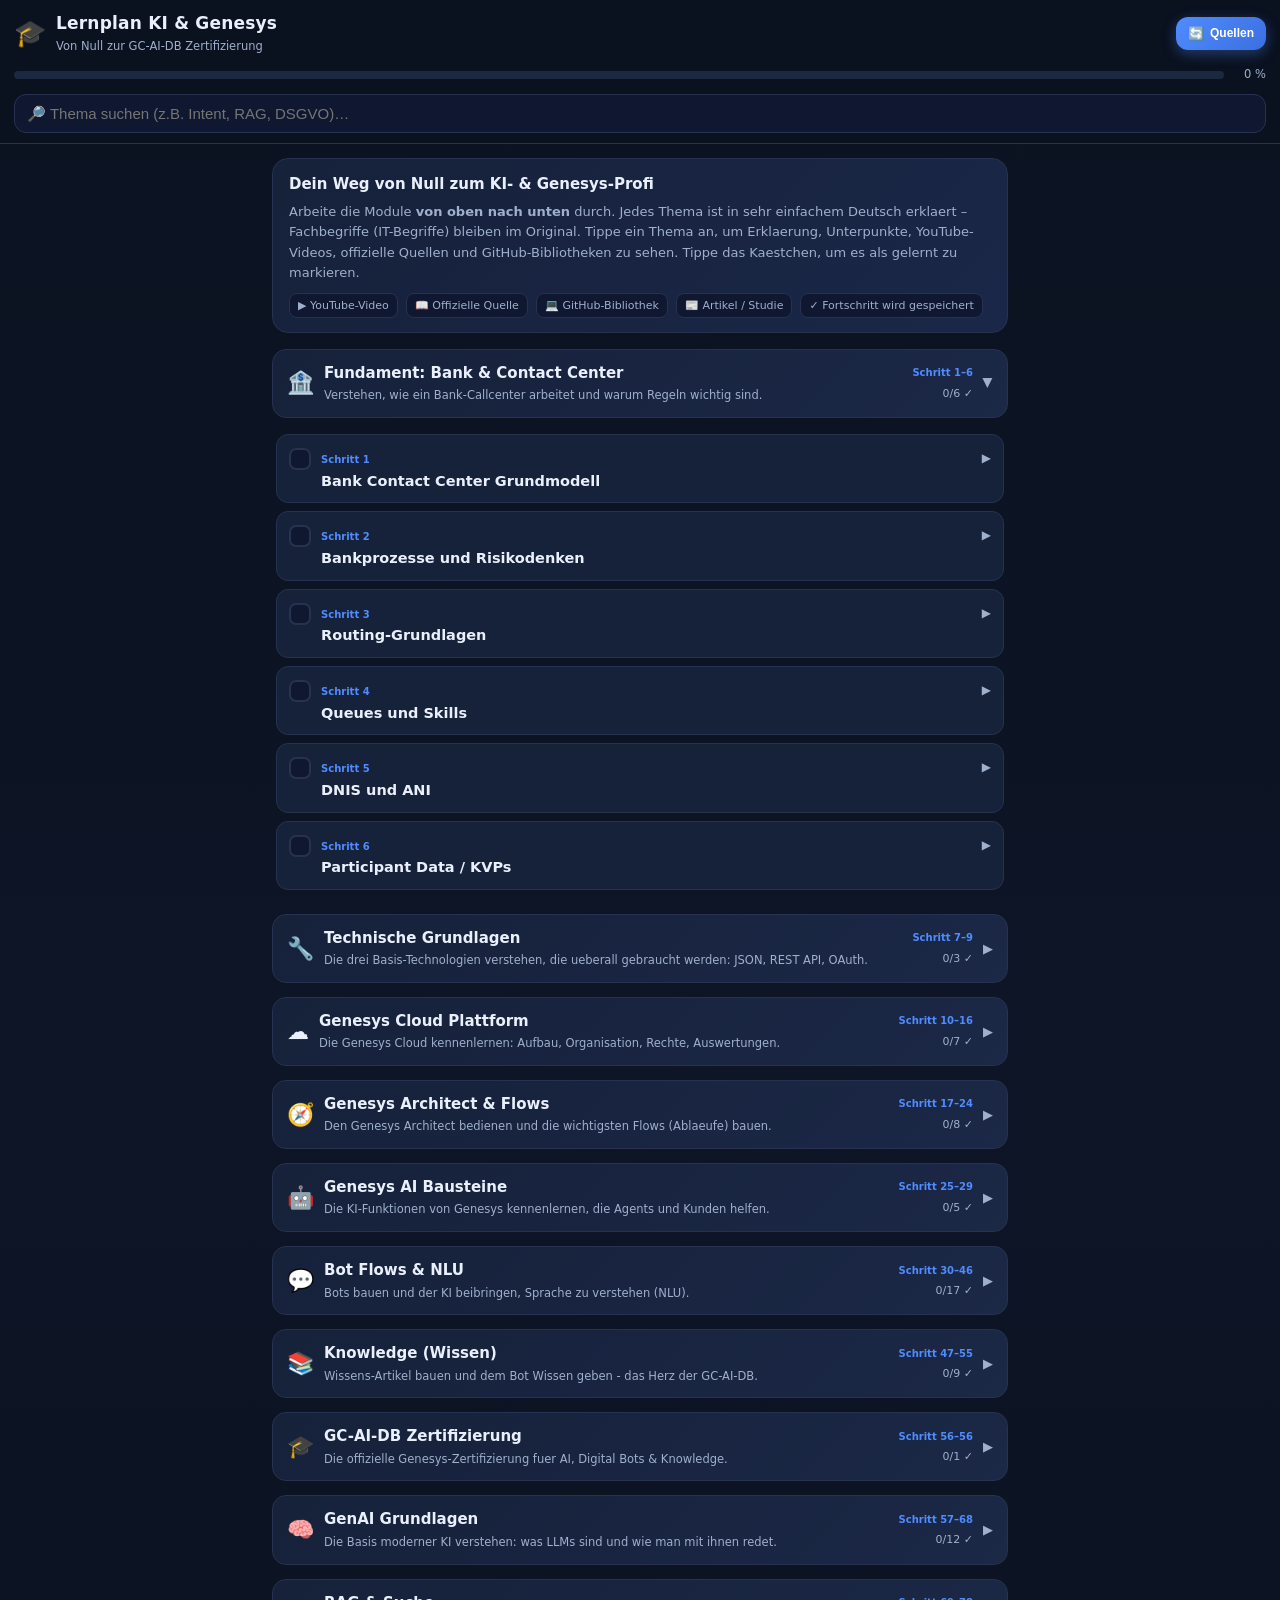
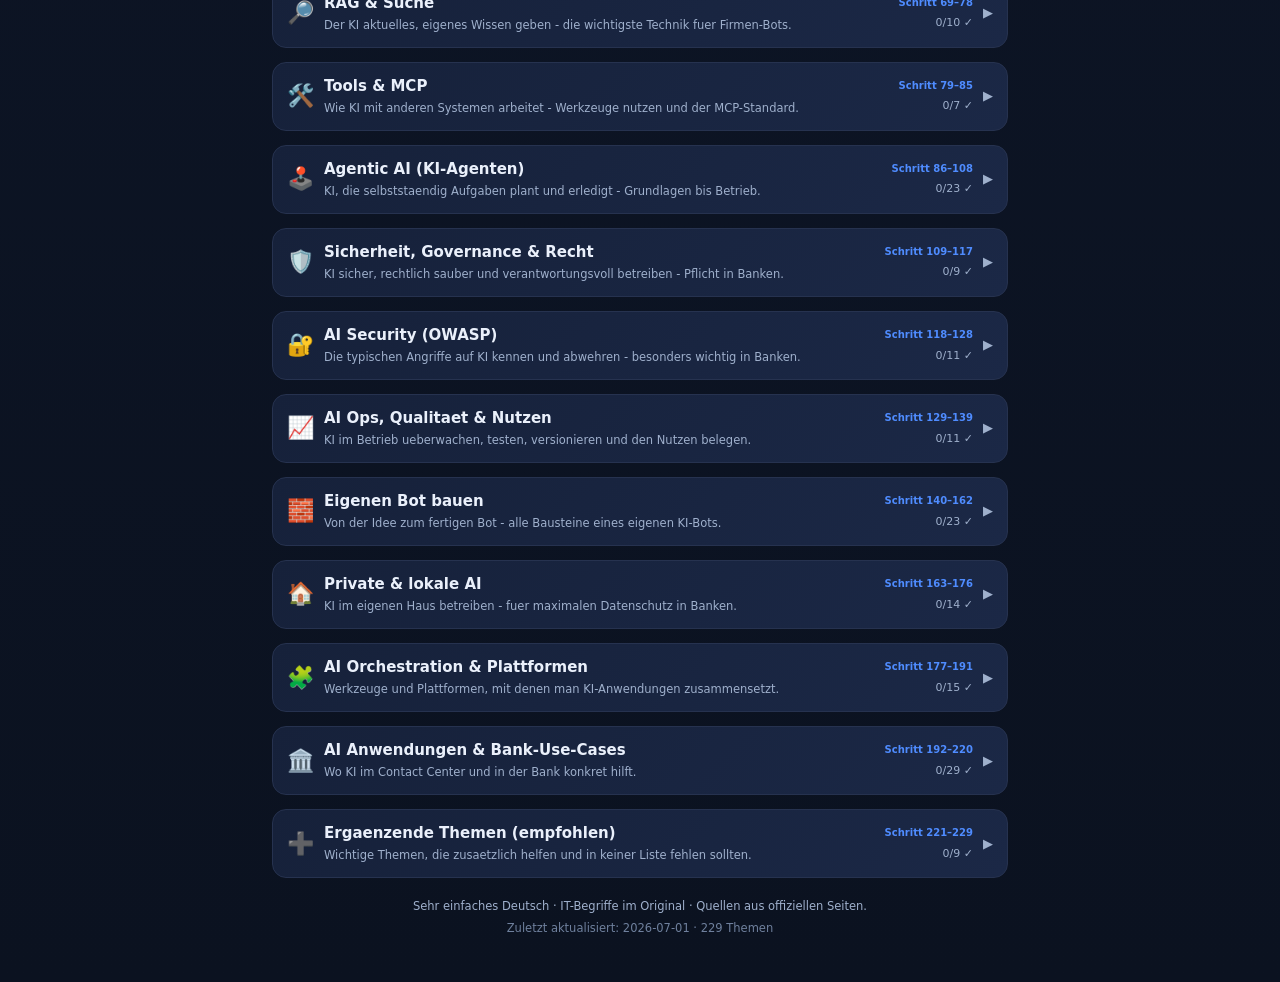
==== index.html @ 8aaa82c3 "Root-Redirect + .nojekyll für GitHub Pages Leitet von der Repo-Wurzel zur App unter /app weiter, dam" ====
<!DOCTYPE html>
<html lang="de">
<head>
<meta charset="utf-8" />
<meta name="viewport" content="width=device-width, initial-scale=1" />
<title>Lernplan KI &amp; Genesys</title>
<meta http-equiv="refresh" content="0; url=./app/index.html" />
<link rel="canonical" href="./app/index.html" />
<script>location.replace("./app/index.html");</script>
</head>
<body>
<p>Weiterleitung zur App … <a href="./app/index.html">Hier tippen, falls es nicht automatisch geht.</a></p>
</body>
</html>
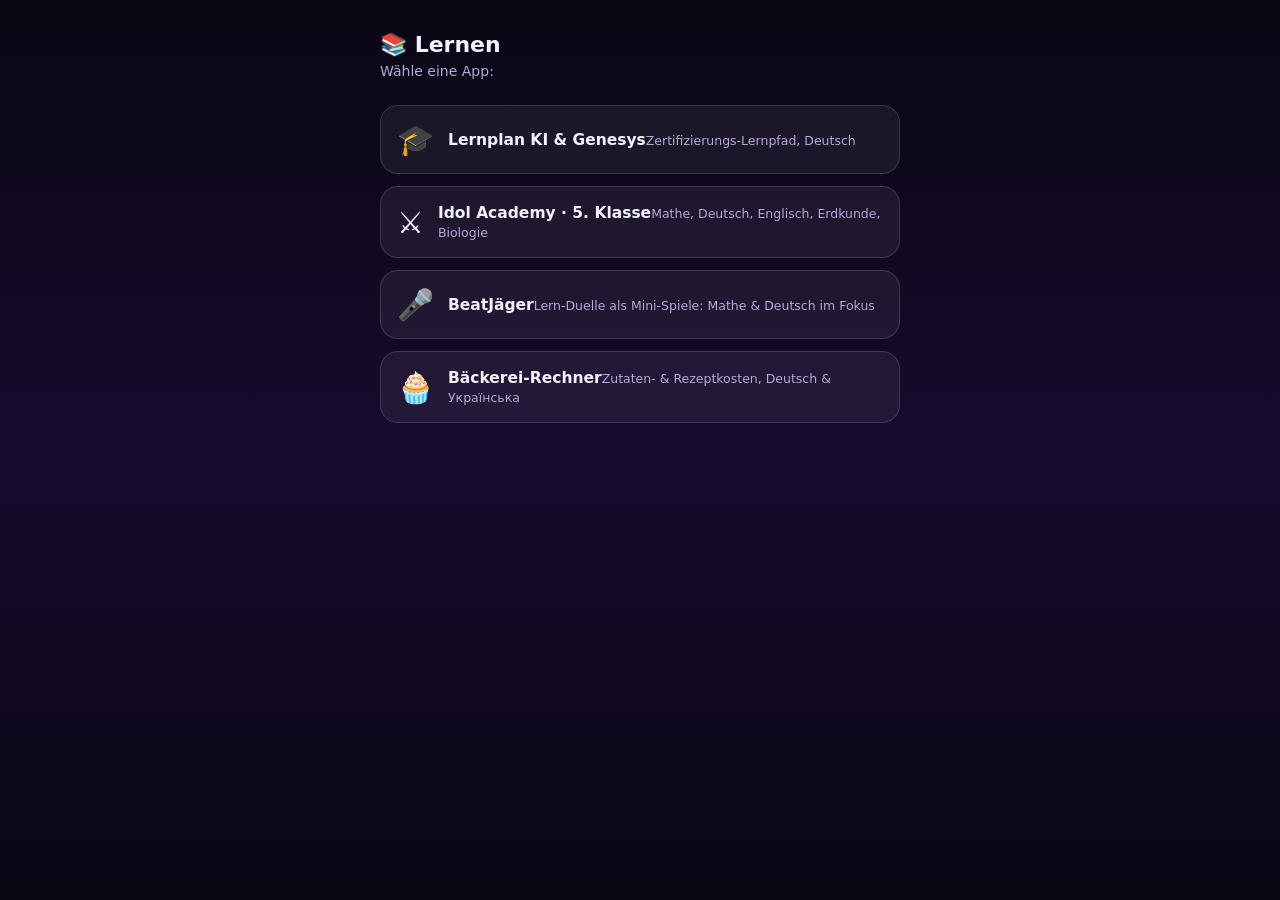
==== commit 1546724a: "Add BeatJäger: K-Pop-Dämonenjäger Lern-Duelle als eigener Spiele-Bereich Neue eigenständige PWA unte" ====
--- a/index.html
+++ b/index.html
@@ -3,12 +3,53 @@
 <head>
 <meta charset="utf-8" />
 <meta name="viewport" content="width=device-width, initial-scale=1" />
-<title>Lernplan KI &amp; Genesys</title>
-<meta http-equiv="refresh" content="0; url=./app/index.html" />
-<link rel="canonical" href="./app/index.html" />
-<script>location.replace("./app/index.html");</script>
+<title>Lernen — Übersicht</title>
+<meta name="theme-color" content="#0a0714" />
+<style>
+  *{box-sizing:border-box}
+  html,body{margin:0;padding:0}
+  body{
+    font-family:-apple-system,BlinkMacSystemFont,"SF Pro Text","Segoe UI",Roboto,system-ui,sans-serif;
+    background:linear-gradient(180deg,#0a0714,#170b2e 50%,#0a0714);
+    color:#f5f2ff;min-height:100vh;padding:32px 16px 48px;
+  }
+  .wrap{max-width:520px;margin:0 auto}
+  h1{font-size:22px;margin:0 0 6px}
+  p.sub{color:#b6a8d9;font-size:14px;margin:0 0 26px}
+  .card{
+    display:flex;align-items:center;gap:14px;text-decoration:none;color:inherit;
+    background:rgba(255,255,255,.06);border:1px solid rgba(255,255,255,.14);
+    border-radius:18px;padding:16px;margin-bottom:12px;
+  }
+  .card .ico{font-size:30px;flex-shrink:0}
+  .card .name{font-weight:800;font-size:15.5px;margin:0 0 3px}
+  .card .desc{font-size:12.5px;color:#b6a8d9;margin:0}
+</style>
 </head>
 <body>
-<p>Weiterleitung zur App … <a href="./app/index.html">Hier tippen, falls es nicht automatisch geht.</a></p>
+<div class="wrap">
+  <h1>📚 Lernen</h1>
+  <p class="sub">Wähle eine App:</p>
+
+  <a class="card" href="./app/index.html">
+    <span class="ico">🎓</span>
+    <span><span class="name">Lernplan KI &amp; Genesys</span><span class="desc">Zertifizierungs-Lernpfad, Deutsch</span></span>
+  </a>
+
+  <a class="card" href="./5-klasse-lernapp/index.html">
+    <span class="ico">⚔️</span>
+    <span><span class="name">Idol Academy · 5. Klasse</span><span class="desc">Mathe, Deutsch, Englisch, Erdkunde, Biologie</span></span>
+  </a>
+
+  <a class="card" href="./spiele/index.html">
+    <span class="ico">🎤</span>
+    <span><span class="name">BeatJäger</span><span class="desc">Lern-Duelle als Mini-Spiele: Mathe &amp; Deutsch im Fokus</span></span>
+  </a>
+
+  <a class="card" href="./baecker/index.html">
+    <span class="ico">🧁</span>
+    <span><span class="name">Bäckerei-Rechner</span><span class="desc">Zutaten- &amp; Rezeptkosten, Deutsch &amp; Українська</span></span>
+  </a>
+</div>
 </body>
 </html>
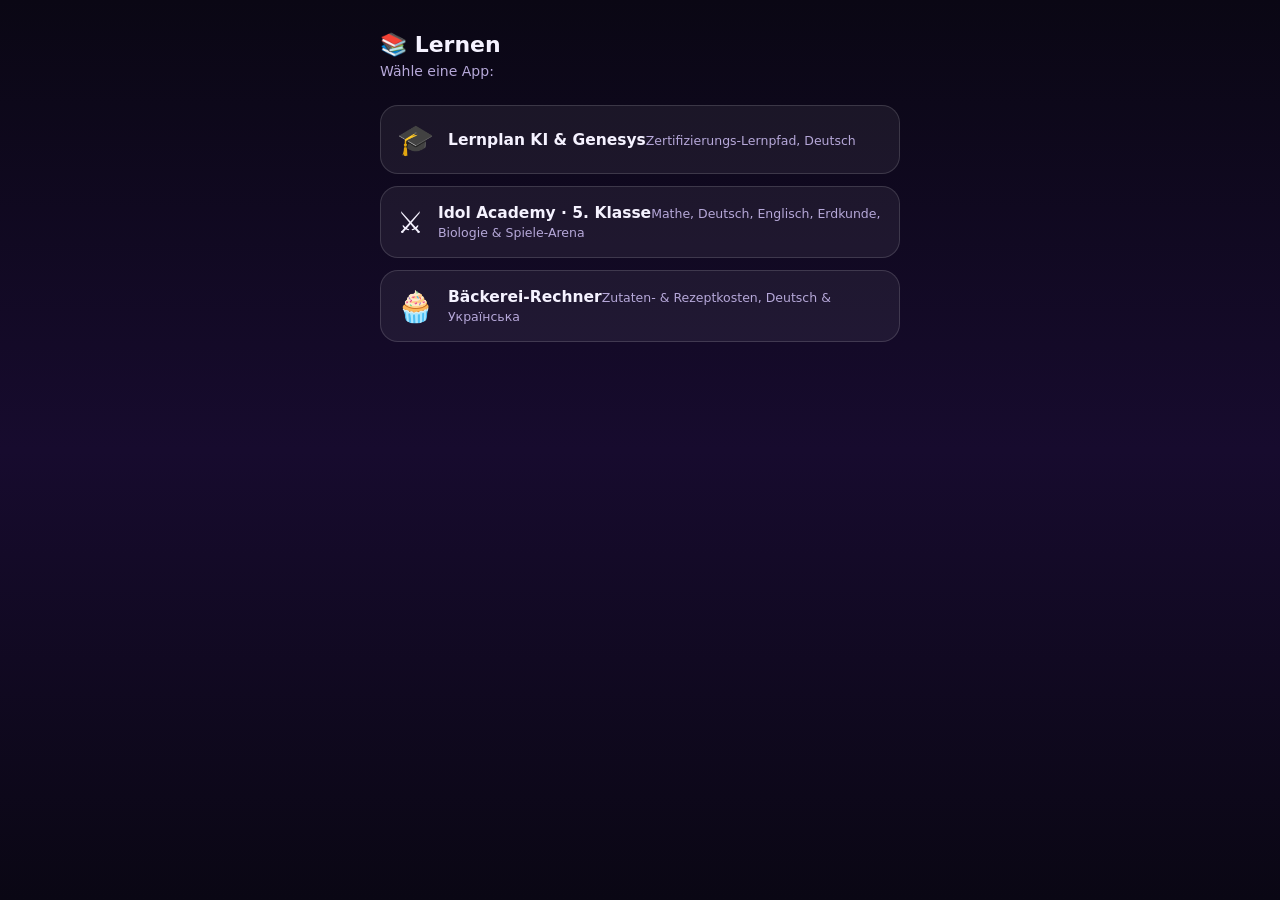
==== commit 029b7fa3: "Integrate Spiele-Arena into Idol Academy 5. Klasse Moves the K-Pop-Dämonenjäger mini-games from the " ====
--- a/index.html
+++ b/index.html
@@ -38,12 +38,7 @@
 
   <a class="card" href="./5-klasse-lernapp/index.html">
     <span class="ico">⚔️</span>
-    <span><span class="name">Idol Academy · 5. Klasse</span><span class="desc">Mathe, Deutsch, Englisch, Erdkunde, Biologie</span></span>
-  </a>
-
-  <a class="card" href="./spiele/index.html">
-    <span class="ico">🎤</span>
-    <span><span class="name">BeatJäger</span><span class="desc">Lern-Duelle als Mini-Spiele: Mathe &amp; Deutsch im Fokus</span></span>
+    <span><span class="name">Idol Academy · 5. Klasse</span><span class="desc">Mathe, Deutsch, Englisch, Erdkunde, Biologie &amp; Spiele-Arena</span></span>
   </a>
 
   <a class="card" href="./baecker/index.html">
